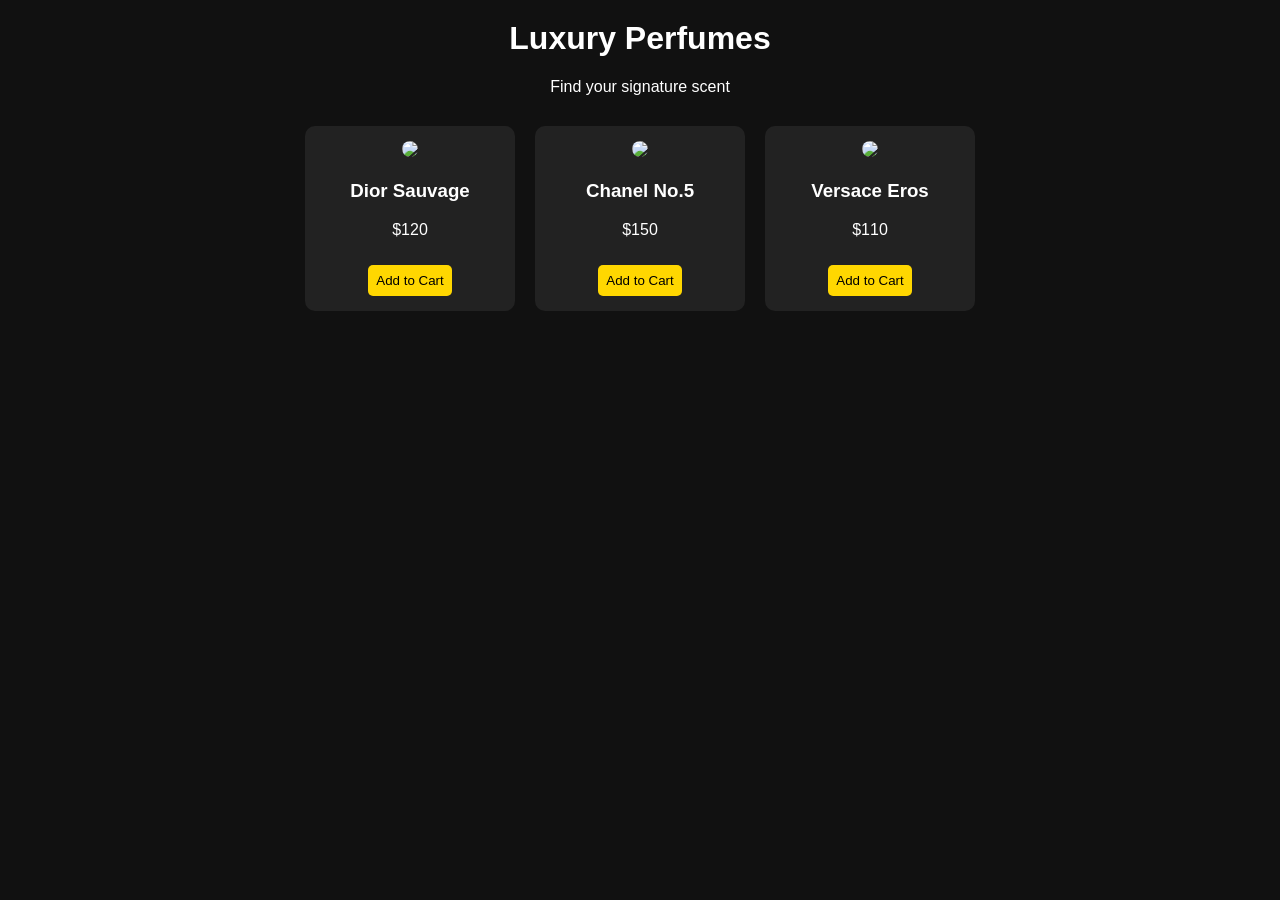
==== client/index.html @ 83babf2d "store UI" ====
<!DOCTYPE html>
<html>
<head>
  <title>Luxury Perfumes</title>
  <link rel="stylesheet" href="style.css">
</head>
<body>

  <h1>Luxury Perfumes</h1>
  <p>Find your signature scent</p>

  <div id="products"></div>

  <script src="script.js"></script>
</body>
</html>
---- client/style.css ----
body {
  font-family: Arial, sans-serif;
  text-align: center;
  background-color: #111;
  color: white;
}

h1 {
  margin-top: 20px;
}

#products {
  display: flex;
  gap: 20px;
  justify-content: center;
  margin-top: 30px;
}

.card {
  background: #222;
  padding: 15px;
  border-radius: 10px;
  width: 180px;
}

.card img {
  width: 100%;
  border-radius: 10px;
}

button {
  margin-top: 10px;
  padding: 8px;
  border: none;
  background: gold;
  cursor: pointer;
  border-radius: 5px;
}
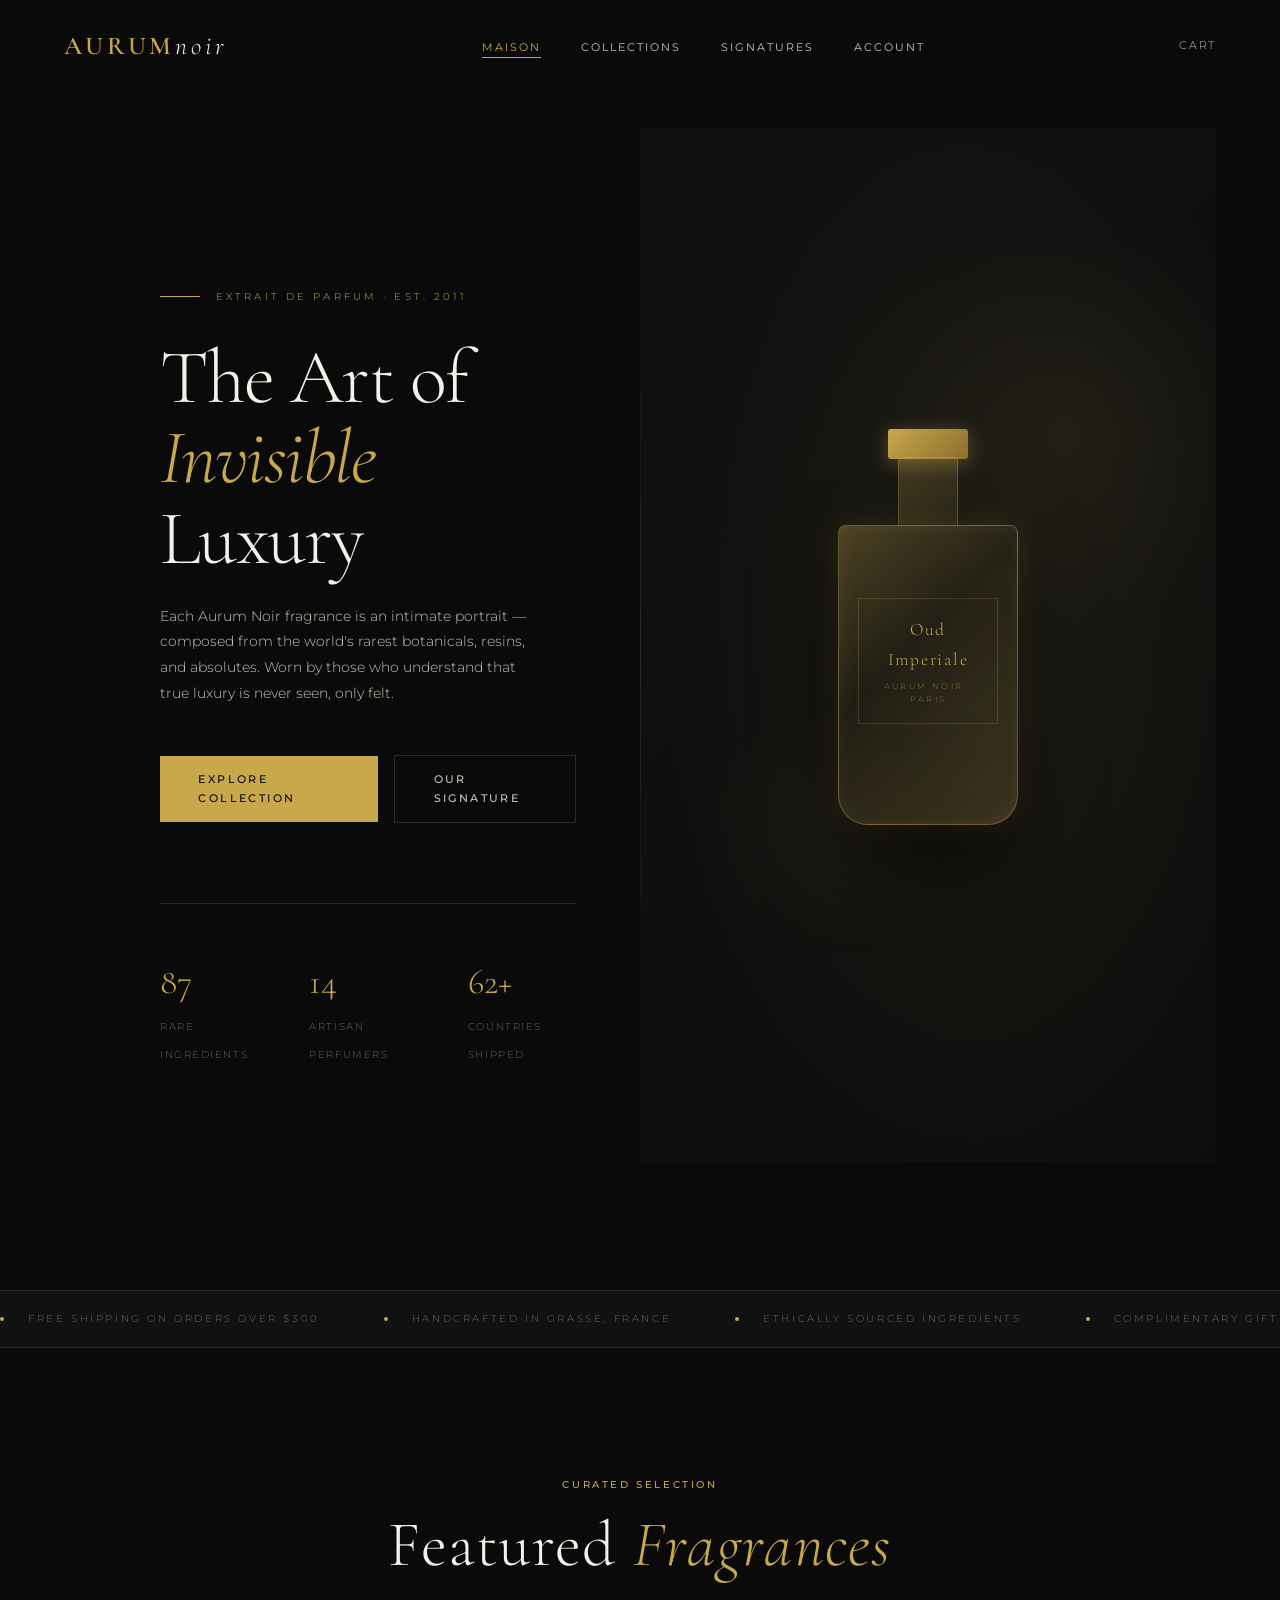
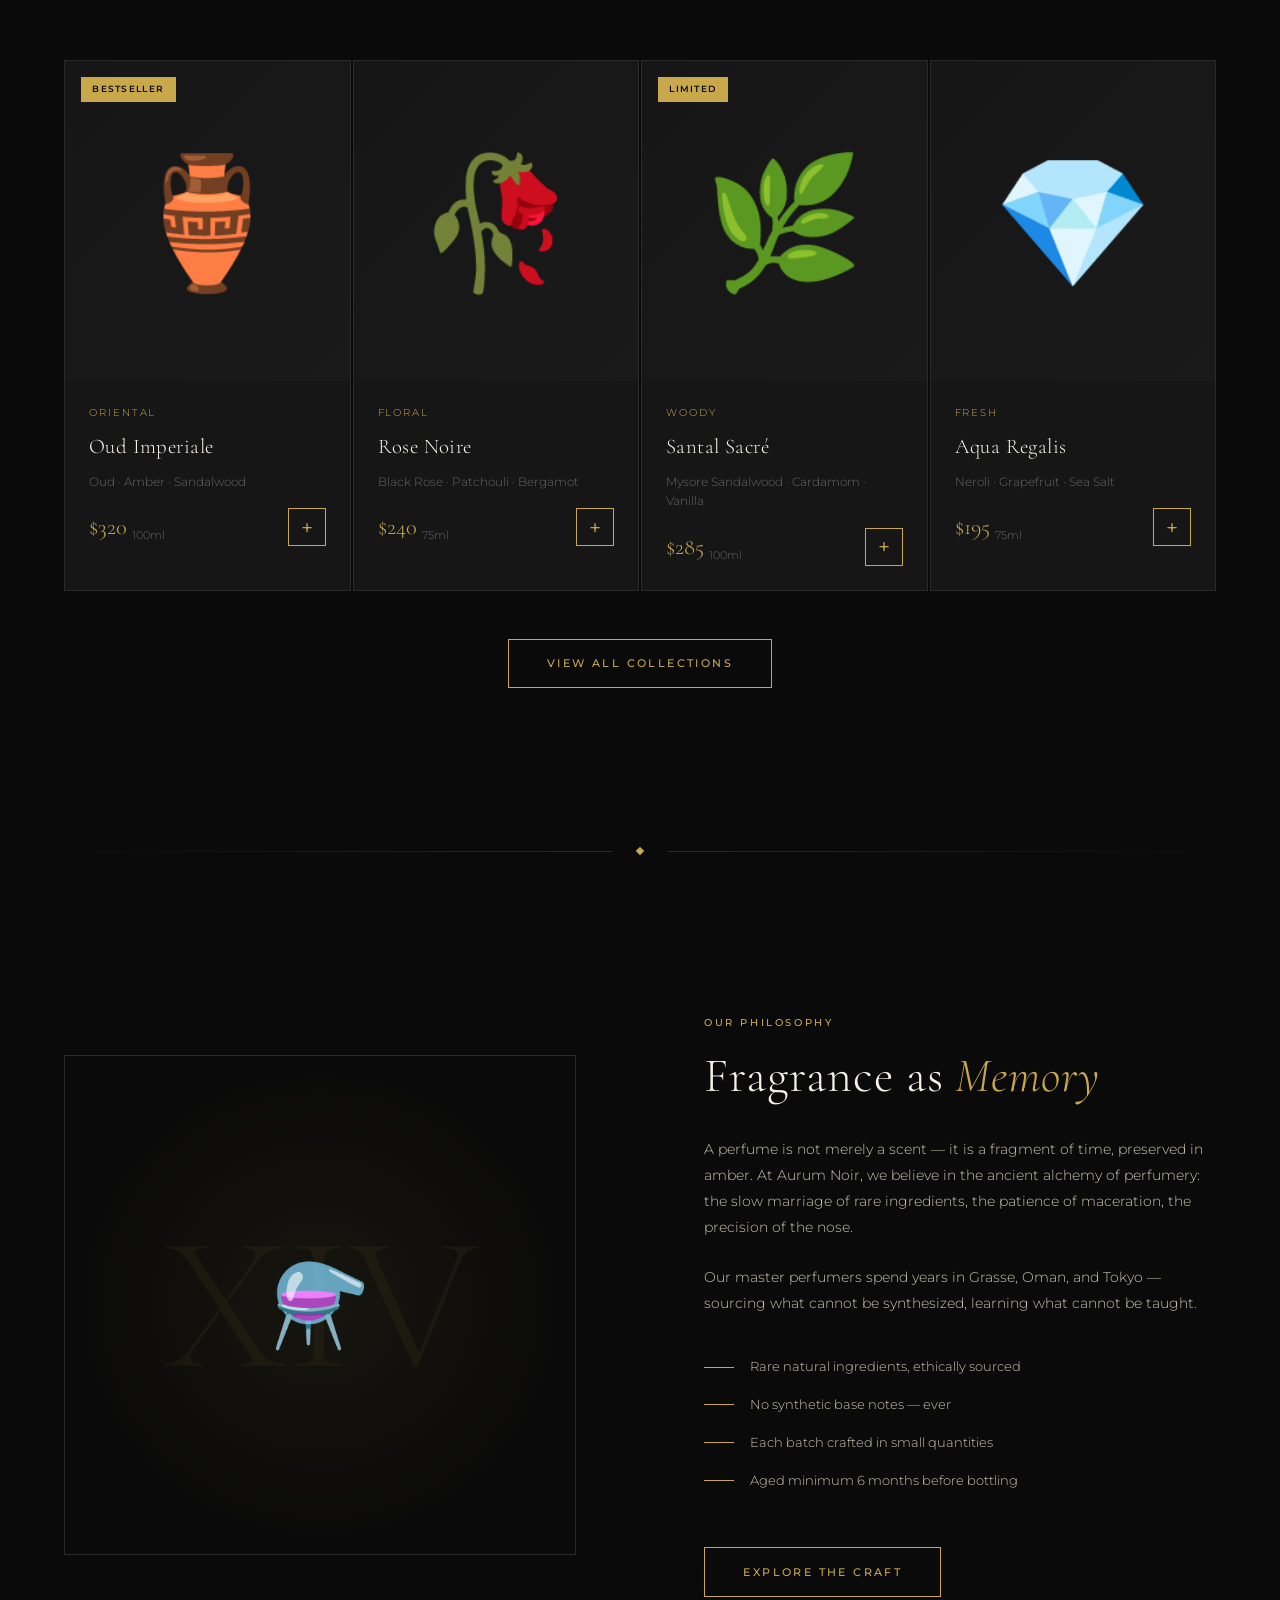
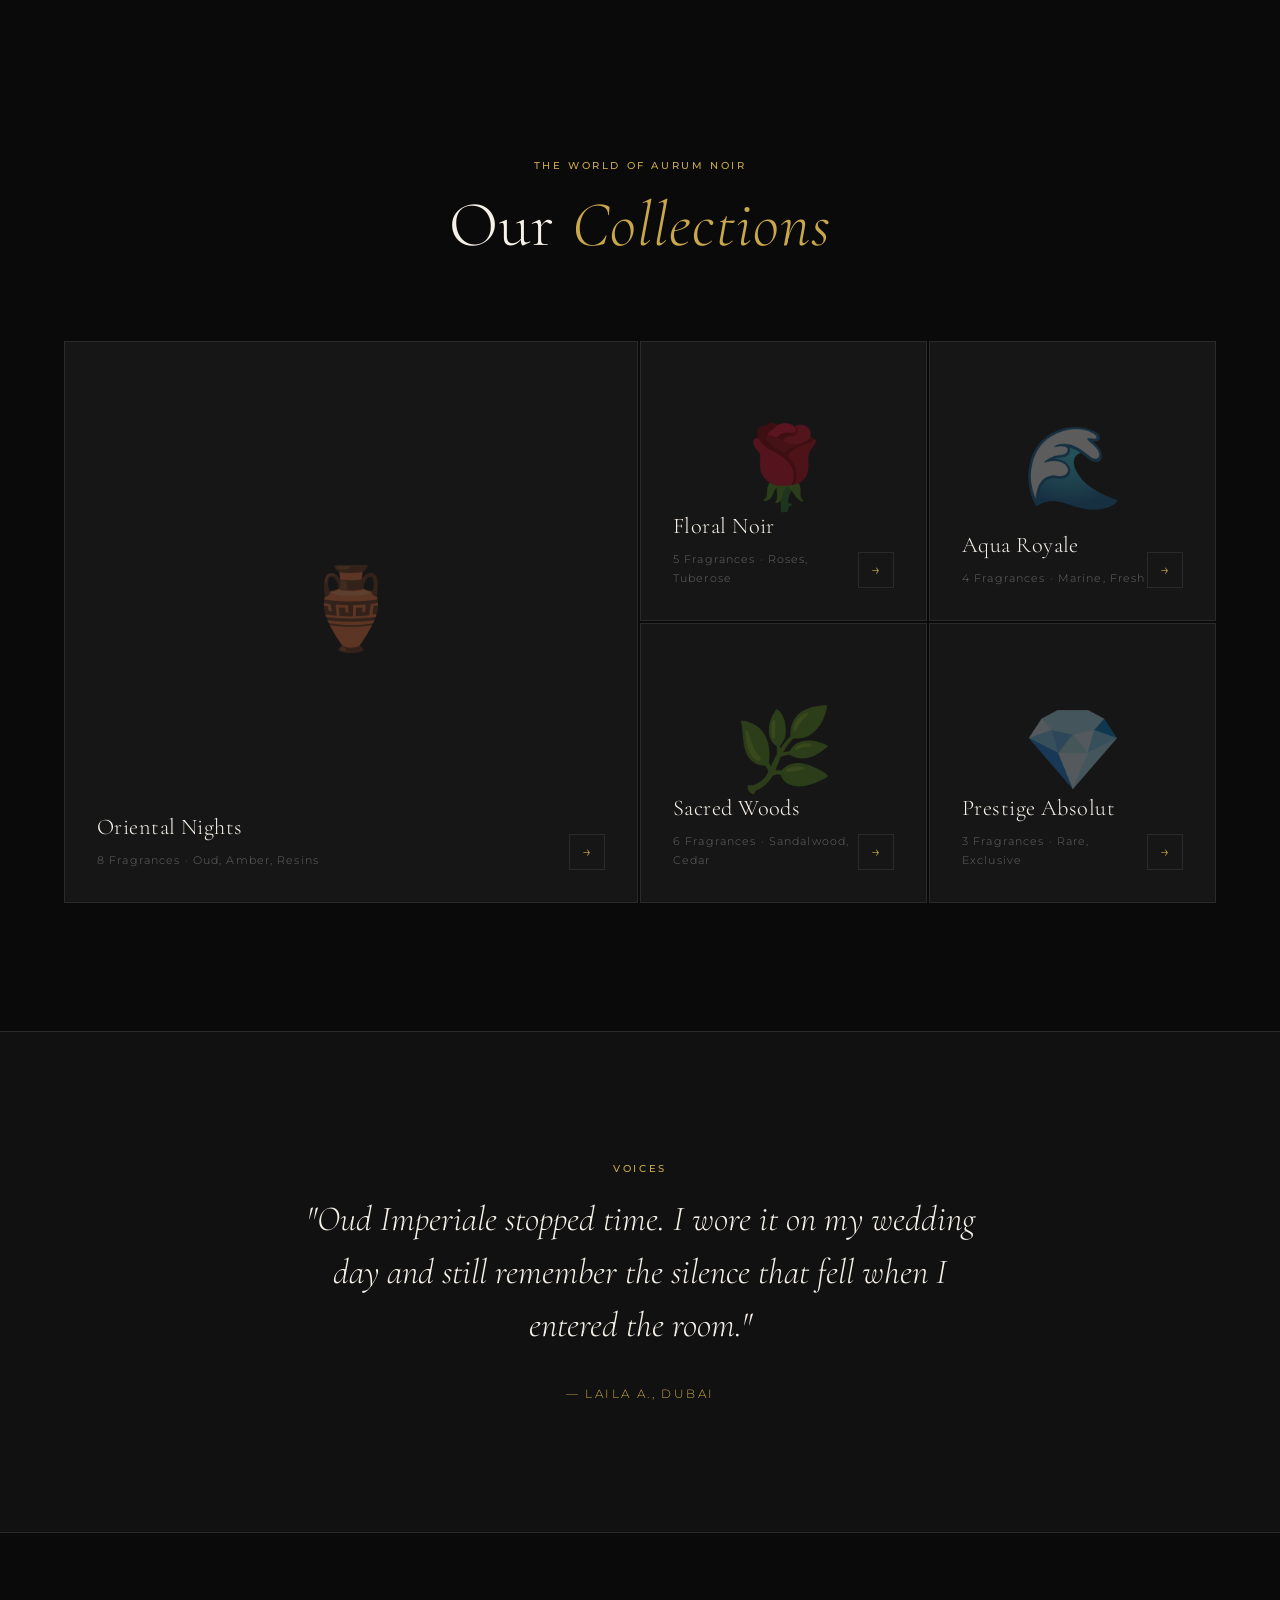
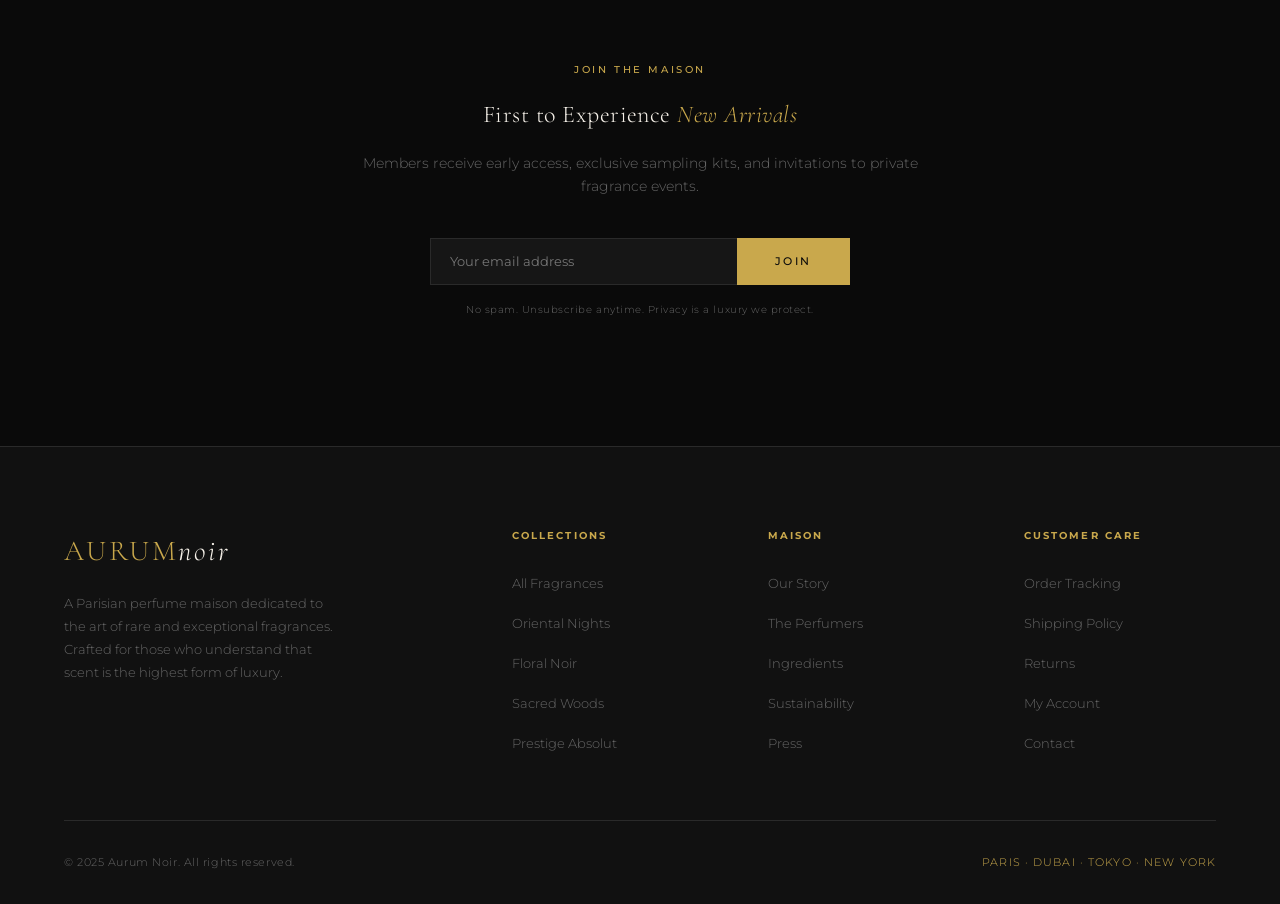
==== commit 7891250c: "multi-page perfume site with Claude" ====
--- a/client/index.html
+++ b/client/index.html
@@ -1,16 +1,266 @@
 <!DOCTYPE html>
-<html>
+<html lang="en">
 <head>
-  <title>Luxury Perfumes</title>
+  <meta charset="UTF-8">
+  <meta name="viewport" content="width=device-width, initial-scale=1.0">
+  <title>Aurum Noir — Luxury Perfume Maison</title>
   <link rel="stylesheet" href="style.css">
 </head>
 <body>
 
-  <h1>Luxury Perfumes</h1>
-  <p>Find your signature scent</p>
-
-  <div id="products"></div>
-
+  <!-- ============ NAVIGATION ============ -->
+  <nav>
+    <a href="index.html" class="nav-logo">AURUM<span>noir</span></a>
+    <ul class="nav-links">
+      <li><a href="index.html" class="active">Maison</a></li>
+      <li><a href="shop.html">Collections</a></li>
+      <li><a href="product.html?id=1">Signatures</a></li>
+      <li><a href="login.html">Account</a></li>
+    </ul>
+    <a href="cart.html" class="nav-cart">
+      <span>Cart</span>
+      <span class="cart-count" style="display:none">0</span>
+    </a>
+    <div class="hamburger"><span></span><span></span><span></span></div>
+  </nav>
+
+  <!-- ============ HERO ============ -->
+  <section class="hero">
+    <div class="hero-left">
+      <div class="hero-eyebrow">Extrait de Parfum · Est. 2011</div>
+      <h1>
+        The Art of<br>
+        <em>Invisible</em><br>
+        Luxury
+      </h1>
+      <p class="hero-desc">
+        Each Aurum Noir fragrance is an intimate portrait — composed from the world's rarest botanicals, resins, and absolutes. Worn by those who understand that true luxury is never seen, only felt.
+      </p>
+      <div class="hero-actions">
+        <a href="shop.html" class="btn btn-gold"><span>Explore Collection</span></a>
+        <a href="product.html?id=1" class="btn btn-ghost"><span>Our Signature</span></a>
+      </div>
+      <div class="hero-stats">
+        <div>
+          <span class="hero-stat-num">87</span>
+          <span class="hero-stat-label">Rare Ingredients</span>
+        </div>
+        <div>
+          <span class="hero-stat-num">14</span>
+          <span class="hero-stat-label">Artisan Perfumers</span>
+        </div>
+        <div>
+          <span class="hero-stat-num">62+</span>
+          <span class="hero-stat-label">Countries Shipped</span>
+        </div>
+      </div>
+    </div>
+
+    <div class="hero-right">
+      <div class="hero-visual">
+        <div class="hero-orb orb-1"></div>
+        <div class="hero-orb orb-2"></div>
+        <div class="hero-line"></div>
+
+        <!-- Decorative CSS Bottle -->
+        <div class="hero-bottle">
+          <div class="bottle-cap"></div>
+          <div class="bottle-neck"></div>
+          <div class="bottle-body">
+            <div class="bottle-label">
+              <span class="bottle-label-name">Oud Imperiale</span>
+              <span class="bottle-label-sub">Aurum Noir · Paris</span>
+            </div>
+          </div>
+        </div>
+      </div>
+    </div>
+  </section>
+
+  <!-- ============ MARQUEE ============ -->
+  <div class="marquee-wrap">
+    <div class="marquee-track">
+      <!-- Duplicated for seamless loop -->
+      <span class="marquee-item"><span class="marquee-dot"></span>Free Shipping on Orders Over $300</span>
+      <span class="marquee-item"><span class="marquee-dot"></span>Handcrafted in Grasse, France</span>
+      <span class="marquee-item"><span class="marquee-dot"></span>Ethically Sourced Ingredients</span>
+      <span class="marquee-item"><span class="marquee-dot"></span>Complimentary Gift Wrapping</span>
+      <span class="marquee-item"><span class="marquee-dot"></span>30-Day Returns</span>
+      <span class="marquee-item"><span class="marquee-dot"></span>Extrait de Parfum Concentration</span>
+      <span class="marquee-item"><span class="marquee-dot"></span>Free Shipping on Orders Over $300</span>
+      <span class="marquee-item"><span class="marquee-dot"></span>Handcrafted in Grasse, France</span>
+      <span class="marquee-item"><span class="marquee-dot"></span>Ethically Sourced Ingredients</span>
+      <span class="marquee-item"><span class="marquee-dot"></span>Complimentary Gift Wrapping</span>
+      <span class="marquee-item"><span class="marquee-dot"></span>30-Day Returns</span>
+      <span class="marquee-item"><span class="marquee-dot"></span>Extrait de Parfum Concentration</span>
+    </div>
+  </div>
+
+  <!-- ============ FEATURED PRODUCTS ============ -->
+  <section>
+    <div class="section-header">
+      <span class="section-label">Curated Selection</span>
+      <h2>Featured <em style="font-style:italic;color:var(--gold)">Fragrances</em></h2>
+    </div>
+    <div class="products-grid" id="featured-grid">
+      <!-- Injected by script.js -->
+    </div>
+    <div style="text-align:center;margin-top:3rem">
+      <a href="shop.html" class="btn btn-outline"><span>View All Collections</span></a>
+    </div>
+  </section>
+
+  <!-- ============ DIVIDER ============ -->
+  <div style="padding:0 4rem"><div class="divider"><div class="divider-diamond"></div></div></div>
+
+  <!-- ============ PHILOSOPHY ============ -->
+  <section>
+    <div class="philosophy">
+      <div class="philosophy-visual">
+        <div class="philosophy-bg"></div>
+        <div class="philosophy-num">XIV</div>
+        <div class="philosophy-icon">⚗️</div>
+      </div>
+      <div class="philosophy-text">
+        <span class="section-label">Our Philosophy</span>
+        <h2>Fragrance as <em style="font-style:italic;color:var(--gold)">Memory</em></h2>
+        <p>
+          A perfume is not merely a scent — it is a fragment of time, preserved in amber. At Aurum Noir, we believe in the ancient alchemy of perfumery: the slow marriage of rare ingredients, the patience of maceration, the precision of the nose.
+        </p>
+        <p>
+          Our master perfumers spend years in Grasse, Oman, and Tokyo — sourcing what cannot be synthesized, learning what cannot be taught.
+        </p>
+        <div class="philosophy-points">
+          <div class="philosophy-point">Rare natural ingredients, ethically sourced</div>
+          <div class="philosophy-point">No synthetic base notes — ever</div>
+          <div class="philosophy-point">Each batch crafted in small quantities</div>
+          <div class="philosophy-point">Aged minimum 6 months before bottling</div>
+        </div>
+        <a href="shop.html" class="btn btn-outline" style="margin-top:1rem"><span>Explore the Craft</span></a>
+      </div>
+    </div>
+  </section>
+
+  <!-- ============ COLLECTIONS ============ -->
+  <section style="padding-top:2rem">
+    <div class="section-header">
+      <span class="section-label">The World of Aurum Noir</span>
+      <h2>Our <em style="font-style:italic;color:var(--gold)">Collections</em></h2>
+    </div>
+    <div class="collections-grid">
+      <div class="collection-item" onclick="window.location.href='shop.html'">
+        <div class="collection-emoji">🏺</div>
+        <div class="collection-content">
+          <h3>Oriental Nights</h3>
+          <p>8 Fragrances · Oud, Amber, Resins</p>
+        </div>
+        <div class="collection-arrow">→</div>
+      </div>
+      <div class="collection-item" onclick="window.location.href='shop.html'">
+        <div class="collection-emoji">🌹</div>
+        <div class="collection-content">
+          <h3>Floral Noir</h3>
+          <p>5 Fragrances · Roses, Tuberose</p>
+        </div>
+        <div class="collection-arrow">→</div>
+      </div>
+      <div class="collection-item" onclick="window.location.href='shop.html'">
+        <div class="collection-emoji">🌊</div>
+        <div class="collection-content">
+          <h3>Aqua Royale</h3>
+          <p>4 Fragrances · Marine, Fresh</p>
+        </div>
+        <div class="collection-arrow">→</div>
+      </div>
+      <div class="collection-item" onclick="window.location.href='shop.html'">
+        <div class="collection-emoji">🌿</div>
+        <div class="collection-content">
+          <h3>Sacred Woods</h3>
+          <p>6 Fragrances · Sandalwood, Cedar</p>
+        </div>
+        <div class="collection-arrow">→</div>
+      </div>
+      <div class="collection-item" onclick="window.location.href='shop.html'">
+        <div class="collection-emoji">💎</div>
+        <div class="collection-content">
+          <h3>Prestige Absolut</h3>
+          <p>3 Fragrances · Rare, Exclusive</p>
+        </div>
+        <div class="collection-arrow">→</div>
+      </div>
+    </div>
+  </section>
+
+  <!-- ============ TESTIMONIAL ============ -->
+  <section style="background:var(--deep);border-top:1px solid var(--border);border-bottom:1px solid var(--border)">
+    <div style="max-width:700px;margin:0 auto;text-align:center">
+      <span class="section-label">Voices</span>
+      <blockquote style="font-family:var(--font-serif);font-style:italic;font-size:clamp(1.5rem,3vw,2.2rem);font-weight:300;line-height:1.5;color:var(--white);margin-bottom:2rem">
+        "Oud Imperiale stopped time. I wore it on my wedding day and still remember the silence that fell when I entered the room."
+      </blockquote>
+      <p style="font-size:.75rem;letter-spacing:.2em;text-transform:uppercase;color:var(--gold)">— Laila A., Dubai</p>
+    </div>
+  </section>
+
+  <!-- ============ NEWSLETTER ============ -->
+  <section>
+    <div style="max-width:600px;margin:0 auto;text-align:center">
+      <span class="section-label">Join the Maison</span>
+      <h2 style="margin-bottom:1rem">First to Experience <em style="font-style:italic;color:var(--gold)">New Arrivals</em></h2>
+      <p style="font-size:.85rem;color:var(--muted);margin-bottom:2.5rem">Members receive early access, exclusive sampling kits, and invitations to private fragrance events.</p>
+      <div style="display:flex;gap:0;max-width:420px;margin:0 auto">
+        <input type="email" placeholder="Your email address" style="flex:1;background:var(--card-bg);border:1px solid var(--border);border-right:none;color:var(--white);font-family:var(--font-sans);font-size:.82rem;padding:.9rem 1.2rem;outline:none">
+        <button class="btn btn-gold" style="white-space:nowrap"><span>Join</span></button>
+      </div>
+      <p style="font-size:.65rem;color:var(--muted);margin-top:1rem;letter-spacing:.05em">No spam. Unsubscribe anytime. Privacy is a luxury we protect.</p>
+    </div>
+  </section>
+
+  <!-- ============ FOOTER ============ -->
+  <footer>
+    <div class="footer-grid">
+      <div class="footer-brand">
+        <h3>AURUM<em style="font-style:italic;color:var(--white)">noir</em></h3>
+        <p>A Parisian perfume maison dedicated to the art of rare and exceptional fragrances. Crafted for those who understand that scent is the highest form of luxury.</p>
+      </div>
+      <div class="footer-col">
+        <h4>Collections</h4>
+        <ul>
+          <li><a href="shop.html">All Fragrances</a></li>
+          <li><a href="shop.html">Oriental Nights</a></li>
+          <li><a href="shop.html">Floral Noir</a></li>
+          <li><a href="shop.html">Sacred Woods</a></li>
+          <li><a href="shop.html">Prestige Absolut</a></li>
+        </ul>
+      </div>
+      <div class="footer-col">
+        <h4>Maison</h4>
+        <ul>
+          <li><a href="#">Our Story</a></li>
+          <li><a href="#">The Perfumers</a></li>
+          <li><a href="#">Ingredients</a></li>
+          <li><a href="#">Sustainability</a></li>
+          <li><a href="#">Press</a></li>
+        </ul>
+      </div>
+      <div class="footer-col">
+        <h4>Customer Care</h4>
+        <ul>
+          <li><a href="tracking.html">Order Tracking</a></li>
+          <li><a href="#">Shipping Policy</a></li>
+          <li><a href="#">Returns</a></li>
+          <li><a href="login.html">My Account</a></li>
+          <li><a href="#">Contact</a></li>
+        </ul>
+      </div>
+    </div>
+    <div class="footer-bottom">
+      <p>© 2025 Aurum Noir. All rights reserved.</p>
+      <p style="color:var(--gold);font-size:.7rem;letter-spacing:.1em">PARIS · DUBAI · TOKYO · NEW YORK</p>
+    </div>
+  </footer>
+
+  <div id="toast"></div>
   <script src="script.js"></script>
 </body>
 </html>
--- a/client/style.css
+++ b/client/style.css
@@ -1,38 +1,1888 @@
+/* ============================================================
+   AURUM NOIR — Luxury Perfume Brand
+   style.css — Master Stylesheet
+   ============================================================ */
+
+/* --- Google Fonts Import --- */
+@import url('https://fonts.googleapis.com/css2?family=Cormorant+Garamond:ital,wght@0,300;0,400;0,600;1,300;1,400&family=Montserrat:wght@200;300;400;500;600&display=swap');
+
+/* --- CSS Variables --- */
+:root {
+  --black:        #0a0a0a;
+  --deep:         #111111;
+  --card-bg:      #161616;
+  --border:       #2a2a2a;
+  --gold:         #c9a84c;
+  --gold-light:   #e8c97a;
+  --gold-dim:     #8a6f30;
+  --white:        #f5f0e8;
+  --off-white:    #ccc5b5;
+  --muted:        #666;
+  --font-serif:   'Cormorant Garamond', Georgia, serif;
+  --font-sans:    'Montserrat', sans-serif;
+  --transition:   0.4s cubic-bezier(0.25, 0.46, 0.45, 0.94);
+  --shadow:       0 20px 60px rgba(0,0,0,0.6);
+  --gold-glow:    0 0 30px rgba(201,168,76,0.15);
+}
+
+/* --- Reset & Base --- */
+*, *::before, *::after { box-sizing: border-box; margin: 0; padding: 0; }
+
+html { scroll-behavior: smooth; font-size: 16px; }
+
 body {
-  font-family: Arial, sans-serif;
+  background-color: var(--black);
+  color: var(--white);
+  font-family: var(--font-sans);
+  font-weight: 300;
+  line-height: 1.7;
+  overflow-x: hidden;
+  cursor: default;
+}
+
+a { color: inherit; text-decoration: none; }
+img { display: block; max-width: 100%; }
+ul { list-style: none; }
+button { cursor: pointer; font-family: var(--font-sans); border: none; background: none; }
+
+/* ============================================================
+   SCROLLBAR
+   ============================================================ */
+::-webkit-scrollbar { width: 4px; }
+::-webkit-scrollbar-track { background: var(--black); }
+::-webkit-scrollbar-thumb { background: var(--gold-dim); border-radius: 2px; }
+
+/* ============================================================
+   TYPOGRAPHY
+   ============================================================ */
+.serif { font-family: var(--font-serif); }
+
+h1, h2, h3 { font-family: var(--font-serif); font-weight: 300; letter-spacing: 0.02em; }
+
+.section-label {
+  font-family: var(--font-sans);
+  font-size: 0.65rem;
+  font-weight: 500;
+  letter-spacing: 0.25em;
+  text-transform: uppercase;
+  color: var(--gold);
+  display: block;
+  margin-bottom: 1rem;
+}
+
+.gold { color: var(--gold); }
+.muted { color: var(--muted); }
+
+/* ============================================================
+   NAVIGATION
+   ============================================================ */
+nav {
+  position: fixed;
+  top: 0; left: 0; right: 0;
+  z-index: 1000;
+  display: flex;
+  align-items: center;
+  justify-content: space-between;
+  padding: 1.5rem 4rem;
+  transition: background var(--transition), backdrop-filter var(--transition);
+}
+
+nav.scrolled {
+  background: rgba(10,10,10,0.95);
+  backdrop-filter: blur(20px);
+  border-bottom: 1px solid var(--border);
+}
+
+.nav-logo {
+  font-family: var(--font-serif);
+  font-size: 1.6rem;
+  font-weight: 600;
+  letter-spacing: 0.15em;
+  color: var(--gold);
+}
+.nav-logo span { font-style: italic; font-weight: 300; color: var(--white); }
+
+.nav-links {
+  display: flex;
+  gap: 2.5rem;
+  align-items: center;
+}
+
+.nav-links a {
+  font-size: 0.7rem;
+  font-weight: 400;
+  letter-spacing: 0.18em;
+  text-transform: uppercase;
+  color: var(--off-white);
+  position: relative;
+  transition: color var(--transition);
+}
+
+.nav-links a::after {
+  content: '';
+  position: absolute;
+  bottom: -4px; left: 0; right: 0;
+  height: 1px;
+  background: var(--gold);
+  transform: scaleX(0);
+  transition: transform var(--transition);
+}
+
+.nav-links a:hover { color: var(--gold); }
+.nav-links a:hover::after { transform: scaleX(1); }
+.nav-links a.active { color: var(--gold); }
+.nav-links a.active::after { transform: scaleX(1); }
+
+.nav-cart {
+  position: relative;
+  display: flex;
+  align-items: center;
+  gap: 0.5rem;
+  font-size: 0.7rem;
+  letter-spacing: 0.15em;
+  text-transform: uppercase;
+  color: var(--off-white);
+  transition: color var(--transition);
+}
+.nav-cart:hover { color: var(--gold); }
+
+.cart-count {
+  background: var(--gold);
+  color: var(--black);
+  font-size: 0.6rem;
+  font-weight: 600;
+  width: 18px; height: 18px;
+  border-radius: 50%;
+  display: flex;
+  align-items: center;
+  justify-content: center;
+  min-width: 18px;
+}
+
+.hamburger { display: none; flex-direction: column; gap: 5px; cursor: pointer; }
+.hamburger span { display: block; width: 22px; height: 1px; background: var(--white); transition: var(--transition); }
+
+/* ============================================================
+   BUTTONS
+   ============================================================ */
+.btn {
+  display: inline-flex;
+  align-items: center;
+  gap: 0.6rem;
+  padding: 0.9rem 2.4rem;
+  font-family: var(--font-sans);
+  font-size: 0.68rem;
+  font-weight: 500;
+  letter-spacing: 0.22em;
+  text-transform: uppercase;
+  transition: var(--transition);
+  position: relative;
+  overflow: hidden;
+}
+
+.btn-gold {
+  background: var(--gold);
+  color: var(--black);
+}
+.btn-gold::before {
+  content: '';
+  position: absolute;
+  inset: 0;
+  background: var(--gold-light);
+  transform: translateX(-100%);
+  transition: transform var(--transition);
+}
+.btn-gold:hover::before { transform: translateX(0); }
+.btn-gold span { position: relative; z-index: 1; }
+
+.btn-outline {
+  border: 1px solid var(--gold);
+  color: var(--gold);
+  background: transparent;
+}
+.btn-outline::before {
+  content: '';
+  position: absolute;
+  inset: 0;
+  background: var(--gold);
+  transform: scaleX(0);
+  transform-origin: left;
+  transition: transform var(--transition);
+}
+.btn-outline:hover { color: var(--black); }
+.btn-outline:hover::before { transform: scaleX(1); }
+.btn-outline span { position: relative; z-index: 1; }
+
+.btn-ghost {
+  border: 1px solid var(--border);
+  color: var(--off-white);
+  background: transparent;
+}
+.btn-ghost:hover { border-color: var(--gold); color: var(--gold); }
+
+/* ============================================================
+   DIVIDER
+   ============================================================ */
+.divider {
+  display: flex;
+  align-items: center;
+  gap: 1.5rem;
+  margin: 2rem 0;
+}
+.divider::before, .divider::after {
+  content: '';
+  flex: 1;
+  height: 1px;
+  background: linear-gradient(to right, transparent, var(--border));
+}
+.divider::after { background: linear-gradient(to left, transparent, var(--border)); }
+.divider-diamond {
+  width: 6px; height: 6px;
+  background: var(--gold);
+  transform: rotate(45deg);
+  flex-shrink: 0;
+}
+
+/* ============================================================
+   FOOTER
+   ============================================================ */
+footer {
+  background: var(--deep);
+  border-top: 1px solid var(--border);
+  padding: 5rem 4rem 2rem;
+}
+
+.footer-grid {
+  display: grid;
+  grid-template-columns: 2fr 1fr 1fr 1fr;
+  gap: 4rem;
+  margin-bottom: 4rem;
+}
+
+.footer-brand h3 {
+  font-family: var(--font-serif);
+  font-size: 1.8rem;
+  color: var(--gold);
+  letter-spacing: 0.1em;
+  margin-bottom: 1rem;
+}
+
+.footer-brand p {
+  font-size: 0.8rem;
+  color: var(--muted);
+  line-height: 1.8;
+  max-width: 280px;
+}
+
+.footer-col h4 {
+  font-size: 0.65rem;
+  letter-spacing: 0.2em;
+  text-transform: uppercase;
+  color: var(--gold);
+  margin-bottom: 1.5rem;
+}
+
+.footer-col ul { display: flex; flex-direction: column; gap: 0.8rem; }
+
+.footer-col ul li a {
+  font-size: 0.8rem;
+  color: var(--muted);
+  transition: color var(--transition);
+}
+.footer-col ul li a:hover { color: var(--white); }
+
+.footer-bottom {
+  border-top: 1px solid var(--border);
+  padding-top: 2rem;
+  display: flex;
+  justify-content: space-between;
+  align-items: center;
+}
+
+.footer-bottom p {
+  font-size: 0.7rem;
+  color: var(--muted);
+  letter-spacing: 0.05em;
+}
+
+/* ============================================================
+   PAGE HERO (shared)
+   ============================================================ */
+.page-hero {
+  min-height: 35vh;
+  display: flex;
+  align-items: flex-end;
+  padding: 8rem 4rem 4rem;
+  background: linear-gradient(to bottom, transparent, var(--black));
+  position: relative;
+  overflow: hidden;
+}
+
+.page-hero::before {
+  content: '';
+  position: absolute;
+  inset: 0;
+  background:
+    radial-gradient(ellipse 60% 60% at 80% 50%, rgba(201,168,76,0.04) 0%, transparent 70%);
+}
+
+.page-hero h1 {
+  font-size: clamp(3rem, 8vw, 6rem);
+  font-weight: 300;
+  line-height: 1;
+  letter-spacing: -0.01em;
+}
+
+/* ============================================================
+   TOAST NOTIFICATION
+   ============================================================ */
+#toast {
+  position: fixed;
+  bottom: 2rem;
+  right: 2rem;
+  background: var(--card-bg);
+  border: 1px solid var(--gold);
+  color: var(--white);
+  padding: 1rem 1.5rem;
+  font-size: 0.78rem;
+  letter-spacing: 0.05em;
+  z-index: 9999;
+  transform: translateY(100px);
+  opacity: 0;
+  transition: all 0.4s ease;
+  min-width: 240px;
+}
+
+#toast.show {
+  transform: translateY(0);
+  opacity: 1;
+}
+
+/* ============================================================
+   HOME PAGE — HERO
+   ============================================================ */
+.hero {
+  min-height: 100vh;
+  display: grid;
+  grid-template-columns: 1fr 1fr;
+  position: relative;
+  overflow: hidden;
+}
+
+.hero-left {
+  display: flex;
+  flex-direction: column;
+  justify-content: center;
+  padding: 10rem 4rem 6rem 6rem;
+  position: relative;
+  z-index: 2;
+}
+
+.hero-eyebrow {
+  font-size: 0.65rem;
+  letter-spacing: 0.3em;
+  text-transform: uppercase;
+  color: var(--gold);
+  margin-bottom: 2rem;
+  display: flex;
+  align-items: center;
+  gap: 1rem;
+}
+.hero-eyebrow::before {
+  content: '';
+  display: block;
+  width: 40px; height: 1px;
+  background: var(--gold);
+}
+
+.hero h1 {
+  font-size: clamp(3.5rem, 6vw, 5.5rem);
+  font-weight: 300;
+  line-height: 1.05;
+  letter-spacing: -0.02em;
+  margin-bottom: 1.5rem;
+}
+
+.hero h1 em {
+  font-style: italic;
+  color: var(--gold);
+}
+
+.hero-desc {
+  font-size: 0.85rem;
+  color: var(--off-white);
+  max-width: 380px;
+  line-height: 1.9;
+  margin-bottom: 3rem;
+}
+
+.hero-actions { display: flex; gap: 1rem; align-items: center; }
+
+.hero-stats {
+  display: flex;
+  gap: 3rem;
+  margin-top: 5rem;
+  padding-top: 3rem;
+  border-top: 1px solid var(--border);
+}
+
+.hero-stat-num {
+  font-family: var(--font-serif);
+  font-size: 2.2rem;
+  font-weight: 300;
+  color: var(--gold);
+  display: block;
+}
+.hero-stat-label {
+  font-size: 0.65rem;
+  letter-spacing: 0.15em;
+  text-transform: uppercase;
+  color: var(--muted);
+}
+
+.hero-right {
+  position: relative;
+  overflow: hidden;
+}
+
+.hero-visual {
+  position: absolute;
+  inset: 0;
+  background:
+    radial-gradient(ellipse 80% 80% at 60% 50%, rgba(201,168,76,0.08) 0%, transparent 70%),
+    linear-gradient(135deg, var(--deep) 0%, #0d0d0d 100%);
+  display: flex;
+  align-items: center;
+  justify-content: center;
+}
+
+.hero-bottle {
+  width: 280px;
+  height: 420px;
+  position: relative;
+}
+
+/* Decorative bottle shape using CSS */
+.bottle-body {
+  width: 180px;
+  height: 300px;
+  background: linear-gradient(135deg,
+    rgba(201,168,76,0.3) 0%,
+    rgba(201,168,76,0.05) 40%,
+    rgba(201,168,76,0.2) 100%);
+  border: 1px solid rgba(201,168,76,0.4);
+  border-radius: 8px 8px 30px 30px;
+  position: absolute;
+  bottom: 30px;
+  left: 50%;
+  transform: translateX(-50%);
+  backdrop-filter: blur(10px);
+  box-shadow:
+    inset 2px 0 20px rgba(255,255,255,0.05),
+    0 40px 80px rgba(0,0,0,0.5),
+    var(--gold-glow);
+}
+
+.bottle-neck {
+  width: 60px;
+  height: 70px;
+  background: linear-gradient(135deg,
+    rgba(201,168,76,0.25) 0%,
+    rgba(201,168,76,0.08) 100%);
+  border: 1px solid rgba(201,168,76,0.3);
+  border-bottom: none;
+  border-radius: 4px 4px 0 0;
+  position: absolute;
+  bottom: 328px;
+  left: 50%;
+  transform: translateX(-50%);
+}
+
+.bottle-cap {
+  width: 80px;
+  height: 30px;
+  background: linear-gradient(135deg, var(--gold) 0%, var(--gold-dim) 100%);
+  border-radius: 3px;
+  position: absolute;
+  bottom: 396px;
+  left: 50%;
+  transform: translateX(-50%);
+  box-shadow: 0 4px 20px rgba(201,168,76,0.4);
+}
+
+.bottle-label {
+  position: absolute;
+  bottom: 100px;
+  left: 50%;
+  transform: translateX(-50%);
+  width: 140px;
   text-align: center;
-  background-color: #111;
-  color: white;
-}
-
-h1 {
-  margin-top: 20px;
-}
-
-#products {
-  display: flex;
-  gap: 20px;
+  border: 1px solid rgba(201,168,76,0.2);
+  padding: 1rem 0.5rem;
+}
+.bottle-label-name {
+  font-family: var(--font-serif);
+  font-size: 1.1rem;
+  letter-spacing: 0.1em;
+  color: var(--gold);
+  display: block;
+}
+.bottle-label-sub {
+  font-size: 0.5rem;
+  letter-spacing: 0.3em;
+  text-transform: uppercase;
+  color: rgba(201,168,76,0.6);
+  margin-top: 0.3rem;
+  display: block;
+}
+
+.hero-orb {
+  position: absolute;
+  border-radius: 50%;
+  animation: floatOrb 8s ease-in-out infinite;
+}
+.orb-1 {
+  width: 400px; height: 400px;
+  background: radial-gradient(circle, rgba(201,168,76,0.06) 0%, transparent 70%);
+  top: 10%; right: -10%;
+  animation-delay: 0s;
+}
+.orb-2 {
+  width: 250px; height: 250px;
+  background: radial-gradient(circle, rgba(201,168,76,0.04) 0%, transparent 70%);
+  bottom: 20%; left: 10%;
+  animation-delay: -4s;
+}
+
+@keyframes floatOrb {
+  0%, 100% { transform: translate(0, 0) scale(1); }
+  50% { transform: translate(10px, -20px) scale(1.05); }
+}
+
+.hero-line {
+  position: absolute;
+  top: 50%; left: 0;
+  width: 1px;
+  height: 60%;
+  transform: translateY(-50%);
+  background: linear-gradient(to bottom, transparent, var(--border), transparent);
+}
+
+/* ============================================================
+   HOME — MARQUEE
+   ============================================================ */
+.marquee-wrap {
+  overflow: hidden;
+  border-top: 1px solid var(--border);
+  border-bottom: 1px solid var(--border);
+  padding: 1.2rem 0;
+  background: var(--deep);
+}
+
+.marquee-track {
+  display: flex;
+  gap: 4rem;
+  animation: marquee 30s linear infinite;
+  width: max-content;
+}
+
+.marquee-item {
+  display: flex;
+  align-items: center;
+  gap: 1.5rem;
+  font-size: 0.65rem;
+  letter-spacing: 0.25em;
+  text-transform: uppercase;
+  color: var(--muted);
+  white-space: nowrap;
+  flex-shrink: 0;
+}
+
+.marquee-dot {
+  width: 4px; height: 4px;
+  background: var(--gold);
+  border-radius: 50%;
+  flex-shrink: 0;
+}
+
+@keyframes marquee {
+  0% { transform: translateX(0); }
+  100% { transform: translateX(-50%); }
+}
+
+/* ============================================================
+   HOME — SECTION LAYOUT
+   ============================================================ */
+section { padding: 8rem 4rem; }
+
+.section-header {
+  text-align: center;
+  margin-bottom: 5rem;
+}
+
+.section-header h2 {
+  font-size: clamp(2.5rem, 5vw, 4rem);
+  font-weight: 300;
+  line-height: 1.1;
+}
+
+/* ============================================================
+   PRODUCT GRID & CARD
+   ============================================================ */
+.products-grid {
+  display: grid;
+  grid-template-columns: repeat(auto-fill, minmax(280px, 1fr));
+  gap: 2px;
+}
+
+.product-card {
+  background: var(--card-bg);
+  position: relative;
+  overflow: hidden;
+  cursor: pointer;
+  transition: transform var(--transition);
+  border: 1px solid var(--border);
+}
+
+.product-card:hover { transform: translateY(-4px); border-color: rgba(201,168,76,0.3); }
+
+.product-card:hover .card-overlay { opacity: 1; }
+.product-card:hover .card-img { transform: scale(1.05); }
+
+.card-img-wrap {
+  height: 320px;
+  overflow: hidden;
+  position: relative;
+  background: linear-gradient(135deg, #161616, #1a1a1a);
+  display: flex;
+  align-items: center;
   justify-content: center;
-  margin-top: 30px;
-}
-
-.card {
-  background: #222;
-  padding: 15px;
-  border-radius: 10px;
-  width: 180px;
-}
-
-.card img {
+}
+
+.card-img {
+  transition: transform 0.6s ease;
+  font-size: 8rem;
+  line-height: 1;
+}
+
+.card-badge {
+  position: absolute;
+  top: 1rem; left: 1rem;
+  background: var(--gold);
+  color: var(--black);
+  font-size: 0.55rem;
+  font-weight: 600;
+  letter-spacing: 0.15em;
+  text-transform: uppercase;
+  padding: 0.3rem 0.7rem;
+}
+
+.card-overlay {
+  position: absolute;
+  inset: 0;
+  background: rgba(10,10,10,0.6);
+  display: flex;
+  align-items: flex-end;
+  padding: 1.5rem;
+  opacity: 0;
+  transition: opacity var(--transition);
+}
+
+.card-body { padding: 1.5rem; }
+
+.card-category {
+  font-size: 0.6rem;
+  letter-spacing: 0.2em;
+  text-transform: uppercase;
+  color: var(--gold);
+  display: block;
+  margin-bottom: 0.5rem;
+}
+
+.card-name {
+  font-family: var(--font-serif);
+  font-size: 1.3rem;
+  font-weight: 300;
+  letter-spacing: 0.02em;
+  margin-bottom: 0.5rem;
+  color: var(--white);
+}
+
+.card-notes {
+  font-size: 0.72rem;
+  color: var(--muted);
+  margin-bottom: 1rem;
+}
+
+.card-footer {
+  display: flex;
+  justify-content: space-between;
+  align-items: center;
+}
+
+.card-price {
+  font-family: var(--font-serif);
+  font-size: 1.4rem;
+  color: var(--gold);
+}
+
+.card-price sub {
+  font-family: var(--font-sans);
+  font-size: 0.7rem;
+  color: var(--muted);
+  font-weight: 300;
+}
+
+.card-add {
+  width: 38px; height: 38px;
+  border: 1px solid var(--gold);
+  color: var(--gold);
+  font-size: 1.3rem;
+  display: flex;
+  align-items: center;
+  justify-content: center;
+  transition: var(--transition);
+  background: transparent;
+}
+.card-add:hover { background: var(--gold); color: var(--black); }
+
+/* ============================================================
+   HOME — PHILOSOPHY SECTION
+   ============================================================ */
+.philosophy {
+  display: grid;
+  grid-template-columns: 1fr 1fr;
+  gap: 8rem;
+  align-items: center;
+}
+
+.philosophy-visual {
+  position: relative;
+  height: 500px;
+}
+
+.philosophy-bg {
+  position: absolute;
+  inset: 0;
+  background:
+    radial-gradient(ellipse 70% 70% at 50% 50%, rgba(201,168,76,0.07) 0%, transparent 70%);
+  border: 1px solid var(--border);
+}
+
+.philosophy-num {
+  position: absolute;
+  font-family: var(--font-serif);
+  font-size: 12rem;
+  font-weight: 300;
+  color: rgba(201,168,76,0.06);
+  line-height: 1;
+  top: 50%;
+  left: 50%;
+  transform: translate(-50%, -50%);
+  white-space: nowrap;
+}
+
+.philosophy-icon {
+  position: absolute;
+  top: 50%;
+  left: 50%;
+  transform: translate(-50%, -50%);
+  font-size: 5rem;
+}
+
+.philosophy-text h2 {
+  font-size: clamp(2rem, 4vw, 3rem);
+  line-height: 1.2;
+  margin-bottom: 2rem;
+}
+
+.philosophy-text p {
+  font-size: 0.85rem;
+  color: var(--off-white);
+  line-height: 1.9;
+  margin-bottom: 1.5rem;
+}
+
+.philosophy-points { margin: 2.5rem 0; display: flex; flex-direction: column; gap: 1rem; }
+
+.philosophy-point {
+  display: flex;
+  align-items: center;
+  gap: 1rem;
+  font-size: 0.8rem;
+  color: var(--off-white);
+}
+.philosophy-point::before {
+  content: '';
+  width: 30px; height: 1px;
+  background: var(--gold);
+  flex-shrink: 0;
+}
+
+/* ============================================================
+   HOME — COLLECTIONS GRID
+   ============================================================ */
+.collections-grid {
+  display: grid;
+  grid-template-columns: 2fr 1fr 1fr;
+  grid-template-rows: 280px 280px;
+  gap: 2px;
+}
+
+.collection-item {
+  position: relative;
+  overflow: hidden;
+  cursor: pointer;
+  background: var(--card-bg);
+  border: 1px solid var(--border);
+  display: flex;
+  align-items: flex-end;
+  padding: 2rem;
+  transition: var(--transition);
+}
+.collection-item:first-child { grid-row: 1 / 3; }
+.collection-item:hover { border-color: rgba(201,168,76,0.3); }
+
+.collection-emoji {
+  position: absolute;
+  top: 50%;
+  left: 50%;
+  transform: translate(-50%, -60%);
+  font-size: 5rem;
+  opacity: 0.3;
+  transition: var(--transition);
+}
+.collection-item:hover .collection-emoji { opacity: 0.5; transform: translate(-50%, -65%) scale(1.1); }
+
+.collection-content { position: relative; z-index: 1; }
+
+.collection-content h3 {
+  font-family: var(--font-serif);
+  font-size: 1.4rem;
+  font-weight: 300;
+  margin-bottom: 0.3rem;
+}
+
+.collection-content p {
+  font-size: 0.7rem;
+  color: var(--muted);
+  letter-spacing: 0.1em;
+}
+
+.collection-arrow {
+  margin-left: auto;
+  width: 36px; height: 36px;
+  border: 1px solid var(--border);
+  display: flex;
+  align-items: center;
+  justify-content: center;
+  font-size: 1rem;
+  color: var(--gold);
+  transition: var(--transition);
+  flex-shrink: 0;
+  align-self: flex-end;
+}
+.collection-item:hover .collection-arrow {
+  background: var(--gold);
+  color: var(--black);
+  border-color: var(--gold);
+}
+
+/* ============================================================
+   SHOP PAGE
+   ============================================================ */
+.shop-layout {
+  display: grid;
+  grid-template-columns: 240px 1fr;
+  gap: 4rem;
+  padding: 2rem 4rem 6rem;
+}
+
+.shop-sidebar { padding-top: 1rem; }
+
+.filter-group { margin-bottom: 2.5rem; }
+
+.filter-group h4 {
+  font-size: 0.65rem;
+  letter-spacing: 0.2em;
+  text-transform: uppercase;
+  color: var(--gold);
+  margin-bottom: 1.2rem;
+}
+
+.filter-option {
+  display: flex;
+  align-items: center;
+  gap: 0.7rem;
+  margin-bottom: 0.7rem;
+  cursor: pointer;
+  font-size: 0.8rem;
+  color: var(--muted);
+  transition: color var(--transition);
+}
+.filter-option:hover { color: var(--white); }
+
+.filter-option input[type="checkbox"],
+.filter-option input[type="radio"] {
+  appearance: none;
+  width: 14px; height: 14px;
+  border: 1px solid var(--border);
+  background: transparent;
+  cursor: pointer;
+  position: relative;
+  transition: var(--transition);
+}
+.filter-option input[type="checkbox"]:checked,
+.filter-option input[type="radio"]:checked {
+  border-color: var(--gold);
+  background: var(--gold);
+}
+.filter-option input[type="checkbox"]:checked::after {
+  content: '✓';
+  position: absolute;
+  top: -2px; left: 2px;
+  font-size: 10px;
+  color: var(--black);
+}
+
+.price-slider {
   width: 100%;
-  border-radius: 10px;
-}
-
-button {
-  margin-top: 10px;
-  padding: 8px;
+  appearance: none;
+  height: 1px;
+  background: var(--border);
+  outline: none;
+  margin-top: 1rem;
+}
+.price-slider::-webkit-slider-thumb {
+  appearance: none;
+  width: 14px; height: 14px;
+  background: var(--gold);
+  border-radius: 50%;
+  cursor: pointer;
+}
+
+.shop-main {}
+
+.shop-toolbar {
+  display: flex;
+  justify-content: space-between;
+  align-items: center;
+  margin-bottom: 2rem;
+  padding-bottom: 1.5rem;
+  border-bottom: 1px solid var(--border);
+}
+
+.shop-count { font-size: 0.8rem; color: var(--muted); }
+
+.shop-sort {
+  background: var(--card-bg);
+  border: 1px solid var(--border);
+  color: var(--white);
+  font-family: var(--font-sans);
+  font-size: 0.75rem;
+  padding: 0.5rem 1rem;
+  letter-spacing: 0.05em;
+  outline: none;
+  cursor: pointer;
+}
+.shop-sort option { background: var(--card-bg); }
+
+/* ============================================================
+   PRODUCT DETAIL PAGE
+   ============================================================ */
+.product-detail {
+  display: grid;
+  grid-template-columns: 1fr 1fr;
+  gap: 6rem;
+  padding: 8rem 4rem 6rem;
+  min-height: 80vh;
+  align-items: center;
+}
+
+.product-visual {
+  position: sticky;
+  top: 100px;
+  height: 500px;
+  background: var(--card-bg);
+  border: 1px solid var(--border);
+  display: flex;
+  align-items: center;
+  justify-content: center;
+  font-size: 12rem;
+  position: relative;
+  overflow: hidden;
+}
+
+.product-visual::before {
+  content: '';
+  position: absolute;
+  inset: 0;
+  background: radial-gradient(ellipse 60% 60% at 50% 50%, rgba(201,168,76,0.07) 0%, transparent 70%);
+}
+
+.product-visual-emoji {
+  position: relative;
+  z-index: 1;
+  animation: floatOrb 6s ease-in-out infinite;
+}
+
+.product-thumbnails {
+  display: flex;
+  gap: 0.8rem;
+  margin-top: 1rem;
+}
+
+.product-thumb {
+  width: 70px; height: 70px;
+  background: var(--card-bg);
+  border: 1px solid var(--border);
+  display: flex;
+  align-items: center;
+  justify-content: center;
+  font-size: 1.8rem;
+  cursor: pointer;
+  transition: var(--transition);
+}
+.product-thumb.active, .product-thumb:hover { border-color: var(--gold); }
+
+.product-info {}
+
+.product-info .section-label { margin-bottom: 0.5rem; }
+
+.product-title {
+  font-size: clamp(2.5rem, 5vw, 4rem);
+  font-weight: 300;
+  line-height: 1.1;
+  margin-bottom: 0.5rem;
+}
+
+.product-subtitle {
+  font-family: var(--font-serif);
+  font-style: italic;
+  font-size: 1.1rem;
+  color: var(--gold-dim);
+  margin-bottom: 2rem;
+}
+
+.product-rating {
+  display: flex;
+  align-items: center;
+  gap: 0.5rem;
+  margin-bottom: 1.5rem;
+}
+.stars { color: var(--gold); letter-spacing: 0.1em; }
+.rating-count { font-size: 0.75rem; color: var(--muted); }
+
+.product-price-wrap {
+  display: flex;
+  align-items: baseline;
+  gap: 1rem;
+  margin-bottom: 2rem;
+}
+.product-price {
+  font-family: var(--font-serif);
+  font-size: 2.5rem;
+  color: var(--gold);
+}
+.product-price-original {
+  font-size: 1.2rem;
+  color: var(--muted);
+  text-decoration: line-through;
+}
+
+.product-desc {
+  font-size: 0.85rem;
+  color: var(--off-white);
+  line-height: 1.9;
+  margin-bottom: 2rem;
+}
+
+.product-notes { margin-bottom: 2rem; }
+.product-notes h4 {
+  font-size: 0.65rem;
+  letter-spacing: 0.2em;
+  text-transform: uppercase;
+  color: var(--gold);
+  margin-bottom: 1rem;
+}
+.notes-list {
+  display: flex;
+  gap: 0.5rem;
+  flex-wrap: wrap;
+}
+.note-tag {
+  background: rgba(201,168,76,0.08);
+  border: 1px solid rgba(201,168,76,0.2);
+  color: var(--gold);
+  font-size: 0.65rem;
+  letter-spacing: 0.1em;
+  padding: 0.3rem 0.8rem;
+}
+
+.product-size { margin-bottom: 2rem; }
+.product-size h4 {
+  font-size: 0.65rem;
+  letter-spacing: 0.2em;
+  text-transform: uppercase;
+  color: var(--gold);
+  margin-bottom: 1rem;
+}
+.size-options { display: flex; gap: 0.8rem; }
+.size-btn {
+  padding: 0.5rem 1.2rem;
+  border: 1px solid var(--border);
+  background: transparent;
+  color: var(--off-white);
+  font-size: 0.75rem;
+  letter-spacing: 0.05em;
+  transition: var(--transition);
+  cursor: pointer;
+}
+.size-btn.active, .size-btn:hover {
+  border-color: var(--gold);
+  color: var(--gold);
+}
+
+.product-qty { display: flex; align-items: center; gap: 0; margin-bottom: 2rem; }
+.qty-btn {
+  width: 44px; height: 44px;
+  border: 1px solid var(--border);
+  background: transparent;
+  color: var(--white);
+  font-size: 1.2rem;
+  transition: var(--transition);
+  cursor: pointer;
+  display: flex;
+  align-items: center;
+  justify-content: center;
+}
+.qty-btn:hover { border-color: var(--gold); color: var(--gold); }
+.qty-display {
+  width: 60px; height: 44px;
+  border-top: 1px solid var(--border);
+  border-bottom: 1px solid var(--border);
+  display: flex;
+  align-items: center;
+  justify-content: center;
+  font-size: 0.9rem;
+  letter-spacing: 0.1em;
+}
+
+.product-actions { display: flex; gap: 1rem; margin-bottom: 2.5rem; }
+
+.product-meta {
+  border-top: 1px solid var(--border);
+  padding-top: 1.5rem;
+  display: flex;
+  flex-direction: column;
+  gap: 0.7rem;
+}
+.meta-item {
+  display: flex;
+  gap: 1rem;
+  font-size: 0.78rem;
+}
+.meta-label { color: var(--muted); min-width: 100px; }
+.meta-value { color: var(--off-white); }
+
+/* ============================================================
+   CART PAGE
+   ============================================================ */
+.cart-layout {
+  display: grid;
+  grid-template-columns: 1fr 360px;
+  gap: 3rem;
+  padding: 2rem 4rem 6rem;
+}
+
+.cart-header-row {
+  display: grid;
+  grid-template-columns: 2fr 1fr 1fr 1fr;
+  gap: 1rem;
+  padding: 0 1rem 1rem;
+  border-bottom: 1px solid var(--border);
+  font-size: 0.65rem;
+  letter-spacing: 0.15em;
+  text-transform: uppercase;
+  color: var(--muted);
+}
+
+.cart-item {
+  display: grid;
+  grid-template-columns: 2fr 1fr 1fr 1fr;
+  gap: 1rem;
+  align-items: center;
+  padding: 2rem 1rem;
+  border-bottom: 1px solid var(--border);
+  transition: var(--transition);
+}
+.cart-item:hover { background: rgba(201,168,76,0.02); }
+
+.cart-item-info { display: flex; align-items: center; gap: 1.5rem; }
+
+.cart-item-img {
+  width: 80px; height: 80px;
+  background: var(--card-bg);
+  border: 1px solid var(--border);
+  display: flex;
+  align-items: center;
+  justify-content: center;
+  font-size: 2.5rem;
+  flex-shrink: 0;
+}
+
+.cart-item-name {
+  font-family: var(--font-serif);
+  font-size: 1.1rem;
+  font-weight: 300;
+  margin-bottom: 0.3rem;
+}
+.cart-item-detail {
+  font-size: 0.72rem;
+  color: var(--muted);
+}
+
+.cart-item-price {
+  font-family: var(--font-serif);
+  font-size: 1.1rem;
+  color: var(--gold);
+}
+
+.cart-qty-wrap { display: flex; align-items: center; gap: 0; }
+
+.cart-remove {
+  background: none;
   border: none;
-  background: gold;
+  color: var(--muted);
+  font-size: 1.2rem;
   cursor: pointer;
-  border-radius: 5px;
+  transition: color var(--transition);
+}
+.cart-remove:hover { color: #c0392b; }
+
+.cart-summary {
+  background: var(--card-bg);
+  border: 1px solid var(--border);
+  padding: 2.5rem;
+  height: fit-content;
+  position: sticky;
+  top: 100px;
+}
+
+.cart-summary h3 {
+  font-size: 1.4rem;
+  font-weight: 300;
+  margin-bottom: 2rem;
+  padding-bottom: 1.5rem;
+  border-bottom: 1px solid var(--border);
+}
+
+.summary-row {
+  display: flex;
+  justify-content: space-between;
+  align-items: center;
+  margin-bottom: 1rem;
+  font-size: 0.82rem;
+}
+.summary-row span:first-child { color: var(--muted); }
+
+.summary-total {
+  display: flex;
+  justify-content: space-between;
+  align-items: center;
+  padding-top: 1.5rem;
+  margin-top: 1rem;
+  border-top: 1px solid var(--border);
+}
+.summary-total span:first-child {
+  font-size: 0.7rem;
+  letter-spacing: 0.15em;
+  text-transform: uppercase;
+  color: var(--muted);
+}
+.summary-total-price {
+  font-family: var(--font-serif);
+  font-size: 1.8rem;
+  color: var(--gold);
+}
+
+.cart-promo {
+  display: flex;
+  gap: 0;
+  margin: 1.5rem 0;
+}
+.promo-input {
+  flex: 1;
+  background: var(--black);
+  border: 1px solid var(--border);
+  border-right: none;
+  color: var(--white);
+  font-family: var(--font-sans);
+  font-size: 0.78rem;
+  padding: 0.7rem 1rem;
+  outline: none;
+}
+.promo-input::placeholder { color: var(--muted); }
+.promo-btn {
+  background: var(--gold);
+  border: 1px solid var(--gold);
+  color: var(--black);
+  font-family: var(--font-sans);
+  font-size: 0.65rem;
+  letter-spacing: 0.1em;
+  font-weight: 500;
+  padding: 0.7rem 1rem;
+  cursor: pointer;
+  transition: var(--transition);
+}
+.promo-btn:hover { background: var(--gold-light); }
+
+.cart-checkout-btn {
+  width: 100%;
+  margin-top: 1.5rem;
+}
+
+.empty-cart {
+  text-align: center;
+  padding: 6rem 2rem;
+  grid-column: 1 / -1;
+}
+.empty-cart-icon { font-size: 5rem; margin-bottom: 2rem; opacity: 0.3; }
+.empty-cart h2 {
+  font-size: 2rem;
+  font-weight: 300;
+  margin-bottom: 1rem;
+}
+.empty-cart p { color: var(--muted); font-size: 0.85rem; margin-bottom: 2rem; }
+
+/* ============================================================
+   LOGIN PAGE
+   ============================================================ */
+.auth-page {
+  min-height: 100vh;
+  display: grid;
+  grid-template-columns: 1fr 1fr;
+}
+
+.auth-visual {
+  background:
+    radial-gradient(ellipse 80% 80% at 40% 50%, rgba(201,168,76,0.1) 0%, transparent 70%),
+    var(--deep);
+  display: flex;
+  flex-direction: column;
+  align-items: center;
+  justify-content: center;
+  padding: 4rem;
+  border-right: 1px solid var(--border);
+  position: relative;
+  overflow: hidden;
+}
+
+.auth-visual-logo {
+  font-family: var(--font-serif);
+  font-size: 2.5rem;
+  color: var(--gold);
+  letter-spacing: 0.2em;
+  margin-bottom: 0.5rem;
+}
+
+.auth-visual-tagline {
+  font-size: 0.7rem;
+  letter-spacing: 0.3em;
+  text-transform: uppercase;
+  color: var(--muted);
+  margin-bottom: 4rem;
+}
+
+.auth-visual-icon { font-size: 6rem; opacity: 0.6; margin-bottom: 3rem; }
+
+.auth-visual-quote {
+  font-family: var(--font-serif);
+  font-style: italic;
+  font-size: 1.3rem;
+  color: var(--off-white);
+  text-align: center;
+  line-height: 1.6;
+  max-width: 320px;
+}
+
+.auth-visual-quote::before { content: '\201C'; font-size: 3rem; color: var(--gold-dim); line-height: 0; vertical-align: -0.5em; }
+
+.auth-form-wrap {
+  display: flex;
+  align-items: center;
+  justify-content: center;
+  padding: 4rem;
+  background: var(--black);
+}
+
+.auth-form-box { width: 100%; max-width: 420px; }
+
+.auth-tabs {
+  display: flex;
+  margin-bottom: 3rem;
+  border-bottom: 1px solid var(--border);
+}
+.auth-tab {
+  flex: 1;
+  padding: 1rem;
+  font-size: 0.7rem;
+  letter-spacing: 0.2em;
+  text-transform: uppercase;
+  color: var(--muted);
+  background: none;
+  border: none;
+  cursor: pointer;
+  transition: var(--transition);
+  border-bottom: 2px solid transparent;
+  margin-bottom: -1px;
+}
+.auth-tab.active {
+  color: var(--gold);
+  border-bottom-color: var(--gold);
+}
+
+.auth-form { display: none; }
+.auth-form.active { display: block; }
+
+.auth-form h2 {
+  font-size: 2rem;
+  font-weight: 300;
+  margin-bottom: 0.5rem;
+}
+.auth-form p {
+  font-size: 0.8rem;
+  color: var(--muted);
+  margin-bottom: 2.5rem;
+}
+
+.form-group { margin-bottom: 1.5rem; }
+
+.form-label {
+  display: block;
+  font-size: 0.65rem;
+  letter-spacing: 0.15em;
+  text-transform: uppercase;
+  color: var(--muted);
+  margin-bottom: 0.6rem;
+}
+
+.form-input {
+  width: 100%;
+  background: var(--deep);
+  border: 1px solid var(--border);
+  color: var(--white);
+  font-family: var(--font-sans);
+  font-size: 0.85rem;
+  padding: 0.9rem 1.2rem;
+  outline: none;
+  transition: border-color var(--transition);
+}
+.form-input:focus { border-color: var(--gold); }
+.form-input::placeholder { color: var(--muted); }
+
+.form-row { display: grid; grid-template-columns: 1fr 1fr; gap: 1rem; }
+
+.form-forgot {
+  display: flex;
+  justify-content: flex-end;
+  margin-top: -0.5rem;
+  margin-bottom: 1.5rem;
+}
+.form-forgot a { font-size: 0.72rem; color: var(--gold); transition: opacity var(--transition); }
+.form-forgot a:hover { opacity: 0.7; }
+
+.form-divider {
+  display: flex;
+  align-items: center;
+  gap: 1rem;
+  margin: 1.5rem 0;
+  font-size: 0.7rem;
+  color: var(--muted);
+}
+.form-divider::before, .form-divider::after {
+  content: '';
+  flex: 1;
+  height: 1px;
+  background: var(--border);
+}
+
+.btn-full { width: 100%; justify-content: center; }
+
+/* ============================================================
+   CHECKOUT PAGE
+   ============================================================ */
+.checkout-layout {
+  display: grid;
+  grid-template-columns: 1fr 380px;
+  gap: 3rem;
+  padding: 2rem 4rem 6rem;
+}
+
+.checkout-steps {
+  display: flex;
+  gap: 0;
+  margin-bottom: 3rem;
+  position: relative;
+}
+.checkout-steps::before {
+  content: '';
+  position: absolute;
+  top: 50%; left: 0; right: 0;
+  height: 1px;
+  background: var(--border);
+  transform: translateY(-50%);
+  z-index: 0;
+}
+
+.step {
+  display: flex;
+  align-items: center;
+  gap: 0.7rem;
+  padding: 0 2rem 0 0;
+  position: relative;
+  z-index: 1;
+  background: var(--black);
+}
+
+.step-num {
+  width: 32px; height: 32px;
+  border: 1px solid var(--border);
+  display: flex;
+  align-items: center;
+  justify-content: center;
+  font-size: 0.7rem;
+  color: var(--muted);
+  background: var(--black);
+  flex-shrink: 0;
+}
+.step.active .step-num {
+  background: var(--gold);
+  border-color: var(--gold);
+  color: var(--black);
+  font-weight: 600;
+}
+.step.done .step-num {
+  background: rgba(201,168,76,0.2);
+  border-color: var(--gold);
+  color: var(--gold);
+}
+
+.step-label { font-size: 0.7rem; letter-spacing: 0.1em; text-transform: uppercase; color: var(--muted); }
+.step.active .step-label { color: var(--white); }
+
+.checkout-section {
+  margin-bottom: 3rem;
+}
+
+.checkout-section h3 {
+  font-size: 1.2rem;
+  font-weight: 300;
+  margin-bottom: 1.5rem;
+  padding-bottom: 1rem;
+  border-bottom: 1px solid var(--border);
+  display: flex;
+  align-items: center;
+  gap: 1rem;
+}
+.checkout-section h3 span {
+  font-size: 0.65rem;
+  letter-spacing: 0.15em;
+  text-transform: uppercase;
+  color: var(--gold);
+}
+
+.payment-methods { display: flex; gap: 1rem; margin-bottom: 2rem; }
+
+.payment-method {
+  flex: 1;
+  border: 1px solid var(--border);
+  padding: 1rem;
+  cursor: pointer;
+  text-align: center;
+  transition: var(--transition);
+  background: transparent;
+}
+.payment-method.active, .payment-method:hover {
+  border-color: var(--gold);
+  background: rgba(201,168,76,0.05);
+}
+.payment-method-icon { font-size: 1.5rem; margin-bottom: 0.3rem; }
+.payment-method-label { font-size: 0.65rem; letter-spacing: 0.1em; text-transform: uppercase; color: var(--muted); }
+
+.card-preview {
+  background: linear-gradient(135deg, var(--card-bg), #1e1e1e);
+  border: 1px solid var(--border);
+  border-radius: 12px;
+  padding: 2rem;
+  margin-bottom: 2rem;
+  position: relative;
+  overflow: hidden;
+}
+.card-preview::before {
+  content: '';
+  position: absolute;
+  top: -50%; right: -20%;
+  width: 200px; height: 200px;
+  background: radial-gradient(circle, rgba(201,168,76,0.1) 0%, transparent 70%);
+  border-radius: 50%;
+}
+.card-chip { font-size: 1.5rem; margin-bottom: 1.5rem; }
+.card-number { font-family: var(--font-serif); font-size: 1.2rem; letter-spacing: 0.3em; color: var(--off-white); margin-bottom: 1.5rem; }
+.card-meta { display: flex; justify-content: space-between; }
+.card-meta-label { font-size: 0.55rem; letter-spacing: 0.15em; text-transform: uppercase; color: var(--muted); margin-bottom: 0.2rem; }
+.card-meta-value { font-size: 0.82rem; color: var(--white); }
+
+.checkout-order-summary {
+  background: var(--card-bg);
+  border: 1px solid var(--border);
+  padding: 2rem;
+  height: fit-content;
+  position: sticky;
+  top: 100px;
+}
+
+.order-item {
+  display: flex;
+  gap: 1rem;
+  align-items: center;
+  padding: 1rem 0;
+  border-bottom: 1px solid var(--border);
+}
+.order-item-img {
+  width: 56px; height: 56px;
+  background: var(--black);
+  border: 1px solid var(--border);
+  display: flex;
+  align-items: center;
+  justify-content: center;
+  font-size: 1.8rem;
+  flex-shrink: 0;
+}
+.order-item-name { font-size: 0.82rem; margin-bottom: 0.2rem; }
+.order-item-detail { font-size: 0.7rem; color: var(--muted); }
+.order-item-price {
+  margin-left: auto;
+  font-family: var(--font-serif);
+  font-size: 1rem;
+  color: var(--gold);
+  white-space: nowrap;
+}
+
+/* ============================================================
+   ORDER TRACKING
+   ============================================================ */
+.tracking-wrap {
+  max-width: 900px;
+  margin: 0 auto;
+  padding: 2rem 4rem 6rem;
+}
+
+.tracking-search {
+  display: flex;
+  gap: 0;
+  margin-bottom: 4rem;
+}
+.tracking-input {
+  flex: 1;
+  background: var(--card-bg);
+  border: 1px solid var(--border);
+  border-right: none;
+  color: var(--white);
+  font-family: var(--font-sans);
+  font-size: 0.85rem;
+  padding: 1rem 1.5rem;
+  outline: none;
+  transition: border-color var(--transition);
+}
+.tracking-input:focus { border-color: var(--gold); }
+.tracking-input::placeholder { color: var(--muted); }
+
+.order-card {
+  background: var(--card-bg);
+  border: 1px solid var(--border);
+  padding: 2.5rem;
+  margin-bottom: 2rem;
+}
+
+.order-header {
+  display: flex;
+  justify-content: space-between;
+  align-items: flex-start;
+  margin-bottom: 2rem;
+  padding-bottom: 1.5rem;
+  border-bottom: 1px solid var(--border);
+}
+
+.order-id {
+  font-size: 0.65rem;
+  letter-spacing: 0.15em;
+  text-transform: uppercase;
+  color: var(--gold);
+  margin-bottom: 0.3rem;
+  display: block;
+}
+
+.order-header h3 {
+  font-size: 1.4rem;
+  font-weight: 300;
+}
+
+.order-status-badge {
+  padding: 0.4rem 1rem;
+  font-size: 0.65rem;
+  letter-spacing: 0.15em;
+  text-transform: uppercase;
+  font-weight: 500;
+}
+.status-processing { background: rgba(201,168,76,0.1); border: 1px solid rgba(201,168,76,0.3); color: var(--gold); }
+.status-shipped { background: rgba(52,152,219,0.1); border: 1px solid rgba(52,152,219,0.3); color: #3498db; }
+.status-delivered { background: rgba(46,204,113,0.1); border: 1px solid rgba(46,204,113,0.3); color: #2ecc71; }
+
+.tracking-timeline {
+  position: relative;
+  padding-left: 2rem;
+  margin-bottom: 2rem;
+}
+
+.tracking-timeline::before {
+  content: '';
+  position: absolute;
+  top: 16px; left: 6px;
+  width: 1px;
+  bottom: 16px;
+  background: var(--border);
+}
+
+.timeline-step {
+  position: relative;
+  padding-bottom: 2.5rem;
+}
+.timeline-step:last-child { padding-bottom: 0; }
+
+.timeline-dot {
+  position: absolute;
+  left: -2rem;
+  top: 4px;
+  width: 14px; height: 14px;
+  border-radius: 50%;
+  border: 2px solid var(--border);
+  background: var(--black);
+  transform: translateX(0px);
+  z-index: 1;
+}
+
+.timeline-step.done .timeline-dot {
+  background: var(--gold);
+  border-color: var(--gold);
+}
+
+.timeline-step.active .timeline-dot {
+  background: transparent;
+  border-color: var(--gold);
+  box-shadow: 0 0 0 3px rgba(201,168,76,0.2);
+}
+
+.timeline-step-title {
+  font-size: 0.85rem;
+  font-weight: 400;
+  margin-bottom: 0.2rem;
+  color: var(--off-white);
+}
+.timeline-step.done .timeline-step-title { color: var(--white); }
+.timeline-step.active .timeline-step-title { color: var(--gold); }
+
+.timeline-step-detail { font-size: 0.75rem; color: var(--muted); }
+.timeline-step-date { font-size: 0.7rem; color: var(--muted); margin-top: 0.3rem; }
+
+.tracking-map-placeholder {
+  height: 200px;
+  background: var(--card-bg);
+  border: 1px solid var(--border);
+  display: flex;
+  align-items: center;
+  justify-content: center;
+  flex-direction: column;
+  gap: 1rem;
+  color: var(--muted);
+  font-size: 0.78rem;
+  position: relative;
+  overflow: hidden;
+  margin-bottom: 2rem;
+}
+
+.map-dots {
+  position: absolute;
+  inset: 0;
+  background-image:
+    radial-gradient(circle, var(--border) 1px, transparent 1px);
+  background-size: 20px 20px;
+  opacity: 0.5;
+}
+
+.map-route {
+  position: absolute;
+  top: 50%; left: 20%; right: 20%;
+  height: 2px;
+  background: linear-gradient(to right, transparent, var(--gold), var(--gold) 60%, rgba(201,168,76,0.3));
+  transform: translateY(-50%);
+}
+
+.map-pin {
+  position: absolute;
+  top: calc(50% - 10px);
+  font-size: 1.5rem;
+}
+.pin-origin { left: 18%; }
+.pin-current { left: 58%; animation: pulse-pin 2s ease-in-out infinite; }
+.pin-dest { right: 18%; opacity: 0.4; }
+
+@keyframes pulse-pin {
+  0%, 100% { transform: translateY(0); }
+  50% { transform: translateY(-5px); }
+}
+
+/* ============================================================
+   RESPONSIVE
+   ============================================================ */
+@media (max-width: 1100px) {
+  nav { padding: 1.5rem 2.5rem; }
+  section { padding: 6rem 2.5rem; }
+  .hero { grid-template-columns: 1fr; min-height: auto; }
+  .hero-right { display: none; }
+  .hero-left { padding: 10rem 2.5rem 5rem; }
+  .philosophy { grid-template-columns: 1fr; }
+  .philosophy-visual { height: 300px; }
+  .collections-grid { grid-template-columns: 1fr 1fr; grid-template-rows: auto; }
+  .collections-grid .collection-item:first-child { grid-row: auto; }
+  .product-detail { grid-template-columns: 1fr; gap: 3rem; }
+  .cart-layout { grid-template-columns: 1fr; }
+  .cart-summary { position: static; }
+  .checkout-layout { grid-template-columns: 1fr; }
+  .checkout-order-summary { position: static; }
+  .footer-grid { grid-template-columns: 1fr 1fr; gap: 3rem; }
+  .shop-layout { grid-template-columns: 1fr; }
+  .shop-sidebar { display: none; }
+}
+
+@media (max-width: 768px) {
+  nav { padding: 1.2rem 1.5rem; }
+  .nav-links { display: none; }
+  .hamburger { display: flex; }
+  section { padding: 4rem 1.5rem; }
+  .page-hero { padding: 7rem 1.5rem 3rem; }
+  .hero-left { padding: 8rem 1.5rem 4rem; }
+  .hero-stats { flex-direction: column; gap: 1.5rem; }
+  .hero-actions { flex-direction: column; }
+  .products-grid { grid-template-columns: 1fr 1fr; }
+  .cart-header-row { display: none; }
+  .cart-item { grid-template-columns: 1fr; gap: 0.5rem; }
+  .checkout-layout, .cart-layout, .shop-layout { padding: 1.5rem 1.5rem 4rem; }
+  .footer-grid { grid-template-columns: 1fr; gap: 2rem; }
+  .footer { padding: 4rem 1.5rem 2rem; }
+  .auth-page { grid-template-columns: 1fr; }
+  .auth-visual { display: none; }
+  .tracking-wrap { padding: 1.5rem 1.5rem 4rem; }
+  .products-grid { grid-template-columns: 1fr; }
+  .form-row { grid-template-columns: 1fr; }
 }
